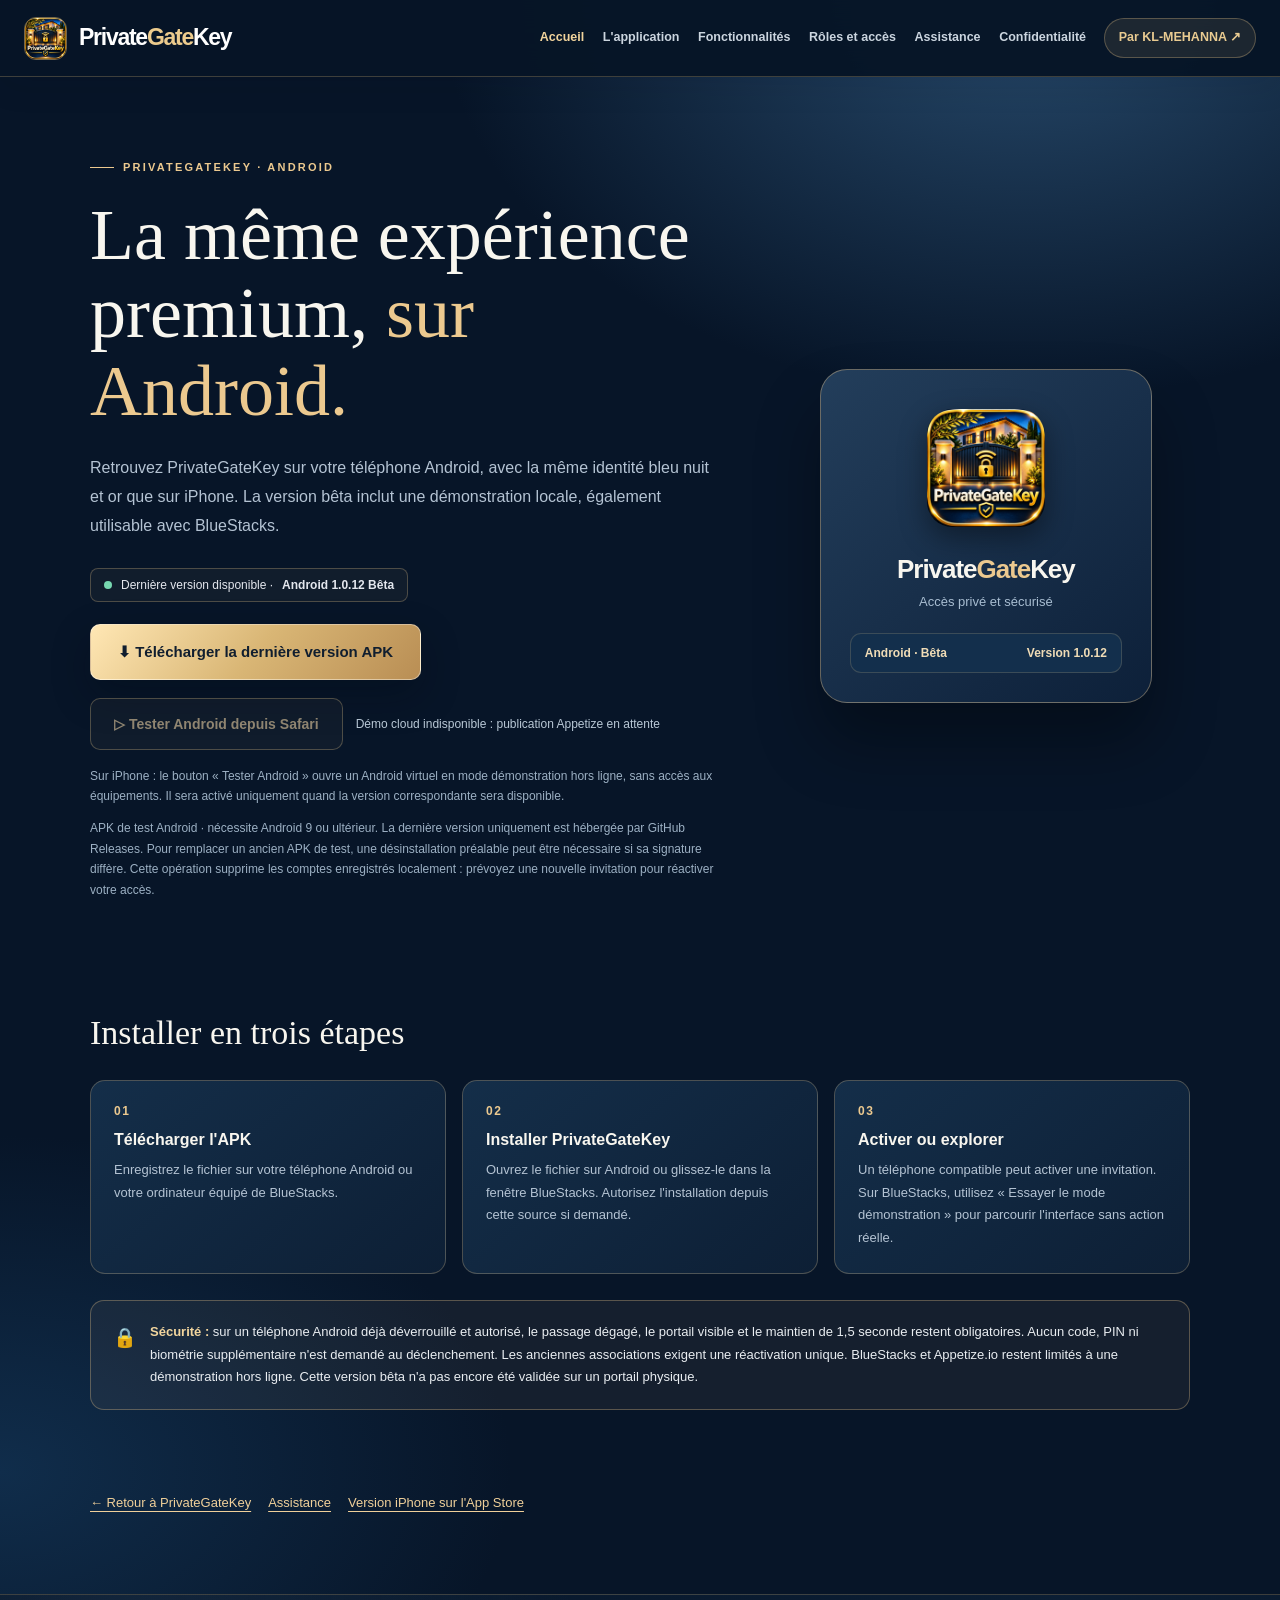
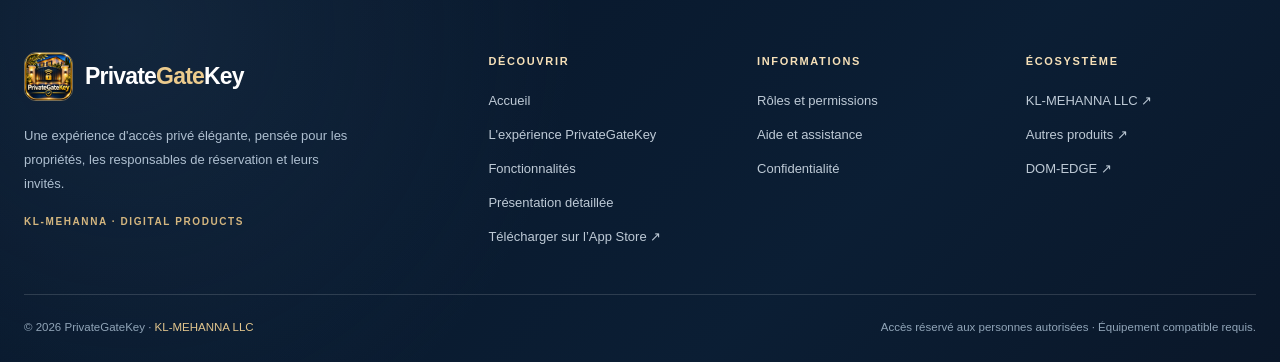
==== android/index.html @ e8bdafbf "Android: publish 1.0.12 as latest APK" ====
<!doctype html>
<html lang="fr">
<head>
<meta charset="utf-8">
<meta name="viewport" content="width=device-width,initial-scale=1">
<meta name="theme-color" content="#071528">
<meta name="description" content="PrivateGateKey pour Android : téléchargez la dernière version APK de test, avec une démonstration sécurisée sur BlueStacks.">
<meta name="robots" content="index,follow">
<link rel="canonical" href="https://privategatekey.com/android/">
<link rel="icon" href="/privategatekey-icon.png" type="image/png">
<link rel="stylesheet" href="/assets/css/site-shell.css">
<title>Android · Télécharger PrivateGateKey | Version bêta officielle</title>
<style>
:root{--bg:#071528;--ink:#f8f6ef;--gold:#ecc98f;--line:rgba(238,204,146,.27);--muted:#b4c3d3;--panel:#102840}
*{box-sizing:border-box}
html{scroll-behavior:smooth}
body{margin:0;background:radial-gradient(ellipse 730px 500px at 80% 0%,#274a6c 0%,transparent 80%),radial-gradient(ellipse 640px 420px at 0% 75%,#102d4b,transparent 80%),var(--bg);color:var(--ink);font-family:Inter,-apple-system,BlinkMacSystemFont,"Segoe UI",Arial,sans-serif}
a{color:inherit;text-decoration:none}
a:focus-visible,button:focus-visible{outline:3px solid #eec990;outline-offset:3px}
.container{width:min(calc(100% - 48px),1100px);margin:auto}
.hero{padding:84px 0 56px;display:grid;grid-template-columns:minmax(0,1.1fr) minmax(270px,.72fr);align-items:center;gap:68px}
.eyebrow{font-size:11px;letter-spacing:.20em;font-weight:800;color:var(--gold);text-transform:uppercase;display:flex;align-items:center;gap:9px}
.eyebrow:before{content:"";width:24px;height:1px;background:var(--gold)}
h1{font-family:Georgia,serif;font-weight:400;font-size:clamp(44px,6vw,72px);line-height:1.08;margin:24px 0}
h1 em{font-weight:400;font-style:normal;color:var(--gold)}
.lead{max-width:650px;font-size:16px;line-height:1.8;color:var(--muted);margin:0 0 27px}
.version{display:inline-flex;align-items:center;gap:9px;color:#e4e7ee;font-size:12px;border:1px solid var(--line);padding:9px 13px;border-radius:8px;background:#e0bd800c}
.version i{width:8px;height:8px;background:#76d7b0;border-radius:50%}
.download{display:inline-flex;align-items:center;justify-content:center;text-align:center;gap:12px;background:linear-gradient(130deg,#ffe7b4,#d9b675,#b98e54);color:#101e2f;font-weight:800;font-size:15px;border:1px solid #fff6;padding:18px 27px;border-radius:10px;box-shadow:0 15px 38px #02091350;margin:22px 0 8px}
.download:hover{filter:brightness(1.06);transform:translateY(-1px)}
.demo-actions{display:flex;align-items:center;flex-wrap:wrap;gap:13px;margin:10px 0 16px}
.demo-link{display:inline-flex;align-items:center;justify-content:center;gap:10px;padding:15px 23px;border:1px solid #e9ca8c89;background:#f1d59d12;color:#ffe1ad;border-radius:10px;font-size:14px;font-weight:750;min-height:52px;transition:background .15s ease}
.demo-link[href]:hover{background:#e6c88e2b;transform:translateY(-1px)}
.demo-link:not([href]){opacity:.55;cursor:not-allowed}
.demo-status{color:#b9c8d6;font-size:12px;line-height:1.5}

.small{font-size:12px;line-height:1.7;color:#9cb0c3}
.art{justify-self:center;width:min(100%,332px);border-radius:27px;padding:29px;background:linear-gradient(140deg,#233e5b,#0d2039);border:1px solid #d7b98a70;box-shadow:0 40px 65px #0005}
.art img{display:block;width:118px;height:118px;border-radius:25px;margin:10px auto 27px;box-shadow:0 10px 28px #0006}
.art .appname{text-align:center;font-size:26px;font-weight:750;letter-spacing:-.04em}.art .appname span{color:var(--gold)}
.art .caption{text-align:center;color:#a8bdd1;font-size:13px;margin:9px 0 24px}
.art .bar{display:flex;justify-content:space-between;align-items:center;background:#132f4c;border:1px solid #e5c58c31;border-radius:11px;padding:12px 14px;color:#f0dcb6;font-size:12px;font-weight:650}
.section{padding:40px 0 85px}
h2{font-family:Georgia,serif;font-size:34px;font-weight:400;margin:6px 0 28px}
.steps{display:grid;grid-template-columns:repeat(3,minmax(0,1fr));gap:16px}
.step{border:1px solid var(--line);border-radius:15px;padding:23px;background:linear-gradient(140deg,#142e49,#0d1f35)}
.step .num{font-size:12px;color:var(--gold);font-weight:800;letter-spacing:.14em}
.step h3{font-size:16px;font-weight:750;margin:13px 0 10px}
.step p{font-size:13px;color:var(--muted);line-height:1.75;margin:0}
.notice{margin-top:26px;display:flex;gap:13px;align-items:flex-start;padding:20px 22px;border-radius:14px;border:1px solid #e5c08655;background:#e2c39010;color:#e9edf1;font-size:13px;line-height:1.75}
.notice strong{color:#f3d69e}
.note-icon{font-size:19px}
.footer-action{padding:0 0 84px;display:flex;flex-wrap:wrap;gap:17px;align-items:center;color:var(--muted);font-size:13px}
.footer-action a{color:#f0d09a;text-decoration:underline;text-underline-offset:4px}
@media(max-width:760px){.hero{grid-template-columns:1fr;padding:48px 0 27px;gap:34px}.art{width:280px}.section{padding-bottom:55px}.steps{grid-template-columns:1fr}.container{width:min(calc(100% - 34px),1100px)}.footer-action{padding-bottom:50px}}
</style>
</head>
<body>
<!-- PGK-SHARED-HEADER:START -->
<header class="pgk-shell-header">
  <div class="pgk-shell-container pgk-shell-header-inner">
    <a class="pgk-shell-logo" href="/" aria-label="PrivateGateKey — home"><img src="/assets/img/privategatekey-icon.png" width="43" height="43" alt=""><span>Private<span>Gate</span>Key</span></a>
    <nav class="pgk-shell-nav" id="pgk-shell-navigation" aria-label="PrivateGateKey" data-open="0">
      <a data-shell-link="home" href="/"><span class="pgk-shell-fr">Accueil</span><span class="pgk-shell-en">Home</span></a>
      <a data-shell-link="experience" href="/#screenshots"><span class="pgk-shell-fr">L'application</span><span class="pgk-shell-en">Experience</span></a>
      <a data-shell-link="features" href="/#features"><span class="pgk-shell-fr">Fonctionnalités</span><span class="pgk-shell-en">Features</span></a>
      <a data-shell-link="roles" href="/products/privategatekey/#roles"><span class="pgk-shell-fr">Rôles et accès</span><span class="pgk-shell-en">Access roles</span></a>
      <a data-shell-link="support" href="/support.html"><span class="pgk-shell-fr">Assistance</span><span class="pgk-shell-en">Support</span></a>
      <a data-shell-link="privacy" href="/privacy.html"><span class="pgk-shell-fr">Confidentialité</span><span class="pgk-shell-en">Privacy</span></a>
      <a class="pgk-shell-company" href="https://kl-mehanna.com/" target="_blank" rel="noopener noreferrer"><span class="pgk-shell-fr">Par KL-MEHANNA ↗</span><span class="pgk-shell-en">By KL-MEHANNA ↗</span></a>
    </nav>
    <button class="pgk-shell-menu" type="button" aria-controls="pgk-shell-navigation" aria-expanded="false" aria-label="Open navigation menu">
      <svg viewBox="0 0 24 24" width="22" height="22" fill="none" stroke="currentColor" stroke-width="1.8" stroke-linecap="round" aria-hidden="true"><path d="M4 7h16M4 12h16M4 17h16"/></svg>
    </button>
  </div>
</header>
<!-- PGK-SHARED-HEADER:END -->
<main>
<section class="hero container">
  <div>
    <div class="eyebrow">PrivateGateKey · Android</div>
    <h1>La même expérience premium, <em>sur Android.</em></h1>
    <p class="lead">Retrouvez PrivateGateKey sur votre téléphone Android, avec la même identité bleu nuit et or que sur iPhone. La version bêta inclut une démonstration locale, également utilisable avec BlueStacks.</p>
    <div class="version"><i aria-hidden="true"></i> Dernière version disponible · <strong>Android 1.0.12 bêta</strong></div>
    <div><a class="download" href="https://github.com/zmehanna/gatekey-info/releases/download/android-latest/PrivateGateKey-Android.apk" download="PrivateGateKey-Android.apk" type="application/vnd.android.package-archive">⬇ Télécharger la dernière version APK</a></div>
    <div class="demo-actions"><a id="try-android" class="demo-link" role="button" aria-disabled="true" tabindex="-1">▷ Tester Android depuis Safari</a><span id="emulator-status" class="demo-status" role="status" aria-live="polite">Prévisualisation Android en préparation</span></div>
    <p class="small">Sur iPhone : le bouton « Tester Android » ouvre un Android virtuel en mode démonstration hors ligne, sans accès aux équipements. Il sera activé uniquement quand la version correspondante sera disponible.</p>
    <p class="small">APK de test Android · nécessite Android 9 ou ultérieur. La dernière version uniquement est hébergée par GitHub Releases. Pour remplacer un ancien APK de test, une désinstallation préalable peut être nécessaire si sa signature diffère. Cette opération supprime les comptes enregistrés localement : prévoyez une nouvelle invitation pour réactiver votre accès.</p>
  </div>
  <div class="art" aria-label="PrivateGateKey pour Android">
    <img src="/privategatekey-icon.png" alt="Icône PrivateGateKey">
    <div class="appname">Private<span>Gate</span>Key</div>
    <div class="caption">Accès privé et sécurisé</div>
    <div class="bar"><span>Android · Bêta</span><span>Version 1.0.12</span></div>
  </div>
</section>
<section class="section container">
  <h2>Installer en trois étapes</h2>
  <div class="steps">
    <article class="step"><div class="num">01</div><h3>Télécharger l'APK</h3><p>Enregistrez le fichier sur votre téléphone Android ou votre ordinateur équipé de BlueStacks.</p></article>
    <article class="step"><div class="num">02</div><h3>Installer PrivateGateKey</h3><p>Ouvrez le fichier sur Android ou glissez-le dans la fenêtre BlueStacks. Autorisez l'installation depuis cette source si demandé.</p></article>
    <article class="step"><div class="num">03</div><h3>Activer ou explorer</h3><p>Un téléphone compatible peut activer une invitation. Sur BlueStacks, utilisez « Essayer le mode démonstration » pour parcourir l'interface sans action réelle.</p></article>
  </div>
  <div class="notice"><span class="note-icon" aria-hidden="true">🔒</span><span><strong>Sécurité :</strong> sur un téléphone Android déjà déverrouillé et autorisé, le passage dégagé, le portail visible et le maintien de 1,5 seconde restent obligatoires. Aucun code, PIN ni biométrie supplémentaire n'est demandé au déclenchement. Les anciennes associations exigent une réactivation unique. BlueStacks et Appetize.io restent limités à une démonstration hors ligne. Cette version bêta n'a pas encore été validée sur un portail physique.</span></div>
</section>
<section class="footer-action container"><a href="/">← Retour à PrivateGateKey</a><a href="/support.html">Assistance</a><a href="https://apps.apple.com/fr/app/privategatekey/id6835128588" target="_blank" rel="noopener noreferrer">Version iPhone sur l'App Store</a></section>
</main>
<!-- PGK-SHARED-FOOTER:START -->
<footer class="pgk-shell-footer">
  <div class="pgk-shell-container">
    <div class="pgk-shell-footer-grid">
      <div class="pgk-shell-footer-about">
        <a class="pgk-shell-footer-brand" href="/"><img src="/assets/img/privategatekey-icon.png" width="49" height="49" loading="lazy" alt=""><strong>Private<span>Gate</span>Key</strong></a>
        <p><span class="pgk-shell-fr">Une expérience d'accès privé élégante, pensée pour les propriétés, les responsables de réservation et leurs invités.</span><span class="pgk-shell-en">Elegant private access technology for properties, booking managers and invited guests.</span></p>
        <span class="pgk-shell-footer-tag">KL-MEHANNA · DIGITAL PRODUCTS</span>
      </div>
      <div class="pgk-shell-footer-column">
        <h2><span class="pgk-shell-fr">Découvrir</span><span class="pgk-shell-en">Discover</span></h2>
        <a href="/"><span class="pgk-shell-fr">Accueil</span><span class="pgk-shell-en">Home</span></a>
        <a href="/#screenshots"><span class="pgk-shell-fr">L'expérience PrivateGateKey</span><span class="pgk-shell-en">PrivateGateKey experience</span></a>
        <a href="/#features"><span class="pgk-shell-fr">Fonctionnalités</span><span class="pgk-shell-en">Features</span></a>
        <a href="/products/privategatekey/"><span class="pgk-shell-fr">Présentation détaillée</span><span class="pgk-shell-en">Product overview</span></a>
        <a href="https://apps.apple.com/fr/app/privategatekey/id6835128588" target="_blank" rel="noopener noreferrer" aria-label="PrivateGateKey sur l'App Store"><span class="pgk-shell-fr">Télécharger sur l’App Store ↗</span><span class="pgk-shell-en">Download on the App Store ↗</span></a>
      </div>
      <div class="pgk-shell-footer-column">
        <h2><span class="pgk-shell-fr">Informations</span><span class="pgk-shell-en">Information</span></h2>
        <a href="/products/privategatekey/#roles"><span class="pgk-shell-fr">Rôles et permissions</span><span class="pgk-shell-en">Access roles</span></a>
        <a href="/support.html"><span class="pgk-shell-fr">Aide et assistance</span><span class="pgk-shell-en">Help and support</span></a>
        <a href="/privacy.html"><span class="pgk-shell-fr">Confidentialité</span><span class="pgk-shell-en">Privacy policy</span></a>
      </div>
      <div class="pgk-shell-footer-column">
        <h2><span class="pgk-shell-fr">Écosystème</span><span class="pgk-shell-en">Ecosystem</span></h2>
        <a href="https://kl-mehanna.com/" target="_blank" rel="noopener noreferrer">KL-MEHANNA LLC ↗</a>
        <a href="https://kl-mehanna.com/#products" target="_blank" rel="noopener noreferrer"><span class="pgk-shell-fr">Autres produits ↗</span><span class="pgk-shell-en">Other products ↗</span></a>
        <a href="https://dom-edge.com/" target="_blank" rel="noopener noreferrer">DOM-EDGE ↗</a>
      </div>
    </div>
    <div class="pgk-shell-footer-bottom">
      <span>© <span id="year">2026</span> PrivateGateKey · <a href="https://kl-mehanna.com/" target="_blank" rel="noopener noreferrer">KL-MEHANNA LLC</a></span>
      <span><span class="pgk-shell-fr">Accès réservé aux personnes autorisées · Équipement compatible requis.</span><span class="pgk-shell-en">Authorized access only · Compatible connected device required.</span></span>
    </div>
  </div>
</footer>
<!-- PGK-SHARED-FOOTER:END -->
<script src="/assets/js/site-shell.js" defer></script>
<script src="/android/latest.js" defer></script>
</body>
</html>
---- assets/css/site-shell.css ----
/* One shared, responsive header and footer for every PrivateGateKey public page.
   Inspired by the KL-MEHANNA / DOM-EDGE product-family design. */
.pgk-shell-header,.pgk-shell-footer{box-sizing:border-box;font-family:Inter,-apple-system,BlinkMacSystemFont,"Segoe UI",Arial,sans-serif}
.pgk-shell-header *,.pgk-shell-footer *{box-sizing:border-box}
.pgk-shell-container{width:min(calc(100% - 48px),1240px);margin-inline:auto}
.pgk-shell-header{position:sticky;top:0;z-index:1000;color:#fff;background:rgba(7,21,39,.97);border-bottom:1px solid rgba(223,187,119,.26);box-shadow:0 10px 32px rgba(5,17,31,.08);backdrop-filter:blur(18px);-webkit-backdrop-filter:blur(18px)}
.pgk-shell-header-inner{display:flex;align-items:center;min-height:76px;gap:24px}
.pgk-shell-logo{display:inline-flex;flex:0 0 auto;align-items:center;gap:12px;text-decoration:none!important;color:#fff!important;white-space:nowrap;font-size:23px;line-height:1.1;font-weight:800;letter-spacing:-.055em}
.pgk-shell-logo img,.pgk-shell-footer-brand img{display:block;flex:0 0 auto;border:1px solid rgba(225,185,114,.5);border-radius:12px;object-fit:cover}
.pgk-shell-logo>span>span,.pgk-shell-footer-brand strong>span{color:#eccb8d}
.pgk-shell-nav{display:flex;align-items:center;justify-content:flex-end;gap:clamp(10px,1.3vw,21px);margin-left:auto;min-width:0;flex-wrap:nowrap}
.pgk-shell-nav>a{display:inline-flex;align-items:center;white-space:nowrap;font-size:12.5px;font-weight:650;line-height:1.4;text-decoration:none!important;color:#cbd5df!important;padding:11px 1px;border-radius:8px;transition:color .15s}
.pgk-shell-nav>a:hover,.pgk-shell-nav>a[aria-current="page"]{color:#f1d49c!important}
.pgk-shell-nav>.pgk-shell-company{border:1px solid rgba(234,198,136,.3);border-radius:999px;background:rgba(237,201,140,.095);padding:10px 14px;color:#e9cb91!important;font-weight:750}
.pgk-shell-nav>.pgk-shell-company:hover{border-color:rgba(234,198,136,.7);background:rgba(237,201,140,.18)}
.pgk-shell-menu{display:none;align-items:center;justify-content:center;margin-left:auto;border:1px solid rgba(236,203,145,.45);border-radius:11px;background:#192b41;color:#edd098;min-width:44px;min-height:42px;cursor:pointer}
.pgk-shell-header a:focus-visible,.pgk-shell-header button:focus-visible,.pgk-shell-footer a:focus-visible{outline:3px solid #f3dba5;outline-offset:4px}
html[lang="fr"] .pgk-shell-en{display:none!important}
html[lang="en"] .pgk-shell-fr{display:none!important}
html:not([lang="fr"]):not([lang="en"]) .pgk-shell-fr{display:none!important}
.pgk-shell-footer{color:#d7e0ea;background:radial-gradient(circle at 10% 10%,rgba(39,67,95,.35),transparent 37%),linear-gradient(135deg,#071528,#0b1e34 65%,#0a1729);border-top:1px solid rgba(222,185,119,.24);padding:57px 0 25px}
.pgk-shell-footer-grid{display:grid;grid-template-columns:minmax(245px,1.85fr) repeat(3,minmax(130px,1fr));gap:clamp(22px,3vw,46px)}
.pgk-shell-footer-brand{display:inline-flex;align-items:center;gap:12px;color:#fff!important;text-decoration:none!important}
.pgk-shell-footer-brand strong{font-size:23px;line-height:1.1;letter-spacing:-.035em}
.pgk-shell-footer-about>p{max-width:330px;margin:19px 0 15px;font-size:13px;line-height:1.85;color:#aebfd0!important}
.pgk-shell-footer-tag{color:#d4b67f;font-size:10px;letter-spacing:.16em;font-weight:800}
.pgk-shell-footer-column{display:flex;flex-direction:column;align-items:flex-start;gap:13px}
.pgk-shell-footer-column h2{font-family:Inter,-apple-system,BlinkMacSystemFont,"Segoe UI",Arial,sans-serif!important;color:#f6e0b8!important;font-size:11px!important;font-weight:800!important;letter-spacing:.15em!important;line-height:1.2!important;text-transform:uppercase;margin:3px 0 10px!important}
.pgk-shell-footer-column a{display:inline-block;text-decoration:none!important;color:#becad6!important;font-size:13px!important;line-height:1.6}
.pgk-shell-footer-column a:hover{color:#f2d59d!important}
.pgk-shell-footer-bottom{display:flex;align-items:center;justify-content:space-between;gap:18px;padding-top:23px;margin-top:47px;border-top:1px solid rgba(255,255,255,.14);font-size:11.5px;line-height:1.6;color:#91a5b8}
.pgk-shell-footer-bottom a{color:#e1c58d!important;text-decoration:none!important}
@media(max-width:1160px){.pgk-shell-nav{gap:11px}.pgk-shell-nav>a{font-size:12px}.pgk-shell-logo{font-size:20px}}
@media(max-width:1040px){.pgk-shell-menu{display:inline-flex}.pgk-shell-nav{display:none;position:absolute;top:100%;left:0;right:0;z-index:10;margin:0;padding:19px max(24px,calc((100vw - 1240px)/2)) 24px;background:#0c2038;border-top:1px solid rgba(234,198,136,.12);border-bottom:1px solid rgba(234,198,136,.35);box-shadow:0 20px 35px rgba(4,13,27,.35);flex-direction:column;align-items:stretch;gap:4px}.pgk-shell-nav[data-open="1"]{display:flex}.pgk-shell-nav>a{font-size:15px;line-height:1.6;padding:11px 12px;white-space:normal}.pgk-shell-nav>a:hover,.pgk-shell-nav>a[aria-current="page"]{background:rgba(234,198,136,.085)}.pgk-shell-nav>.pgk-shell-company{margin-top:10px;align-self:flex-start;padding:11px 15px}.pgk-shell-header-inner{min-height:70px}.pgk-shell-footer-grid{grid-template-columns:repeat(3,minmax(0,1fr));gap:36px}.pgk-shell-footer-about{grid-column:1/-1}.pgk-shell-footer-about>p{max-width:550px;margin:12px 0}}
@media(max-width:600px){.pgk-shell-container{width:calc(100% - 36px)}.pgk-shell-header-inner{min-height:68px}.pgk-shell-logo{font-size:21px;gap:10px}.pgk-shell-logo img{width:39px;height:39px}.pgk-shell-nav{padding-inline:18px}.pgk-shell-footer{padding:41px 0 23px}.pgk-shell-footer-grid{grid-template-columns:1fr 1fr;gap:29px 20px}.pgk-shell-footer-about{grid-column:1/-1}.pgk-shell-footer-column h2{margin-bottom:4px!important}.pgk-shell-footer-bottom{flex-direction:column;align-items:flex-start;gap:8px;margin-top:35px}.pgk-shell-footer-column a{font-size:12px!important}}
@media(max-width:350px){.pgk-shell-footer-grid{grid-template-columns:1fr}}
@media(prefers-reduced-motion:reduce){.pgk-shell-nav>a{transition:none}}
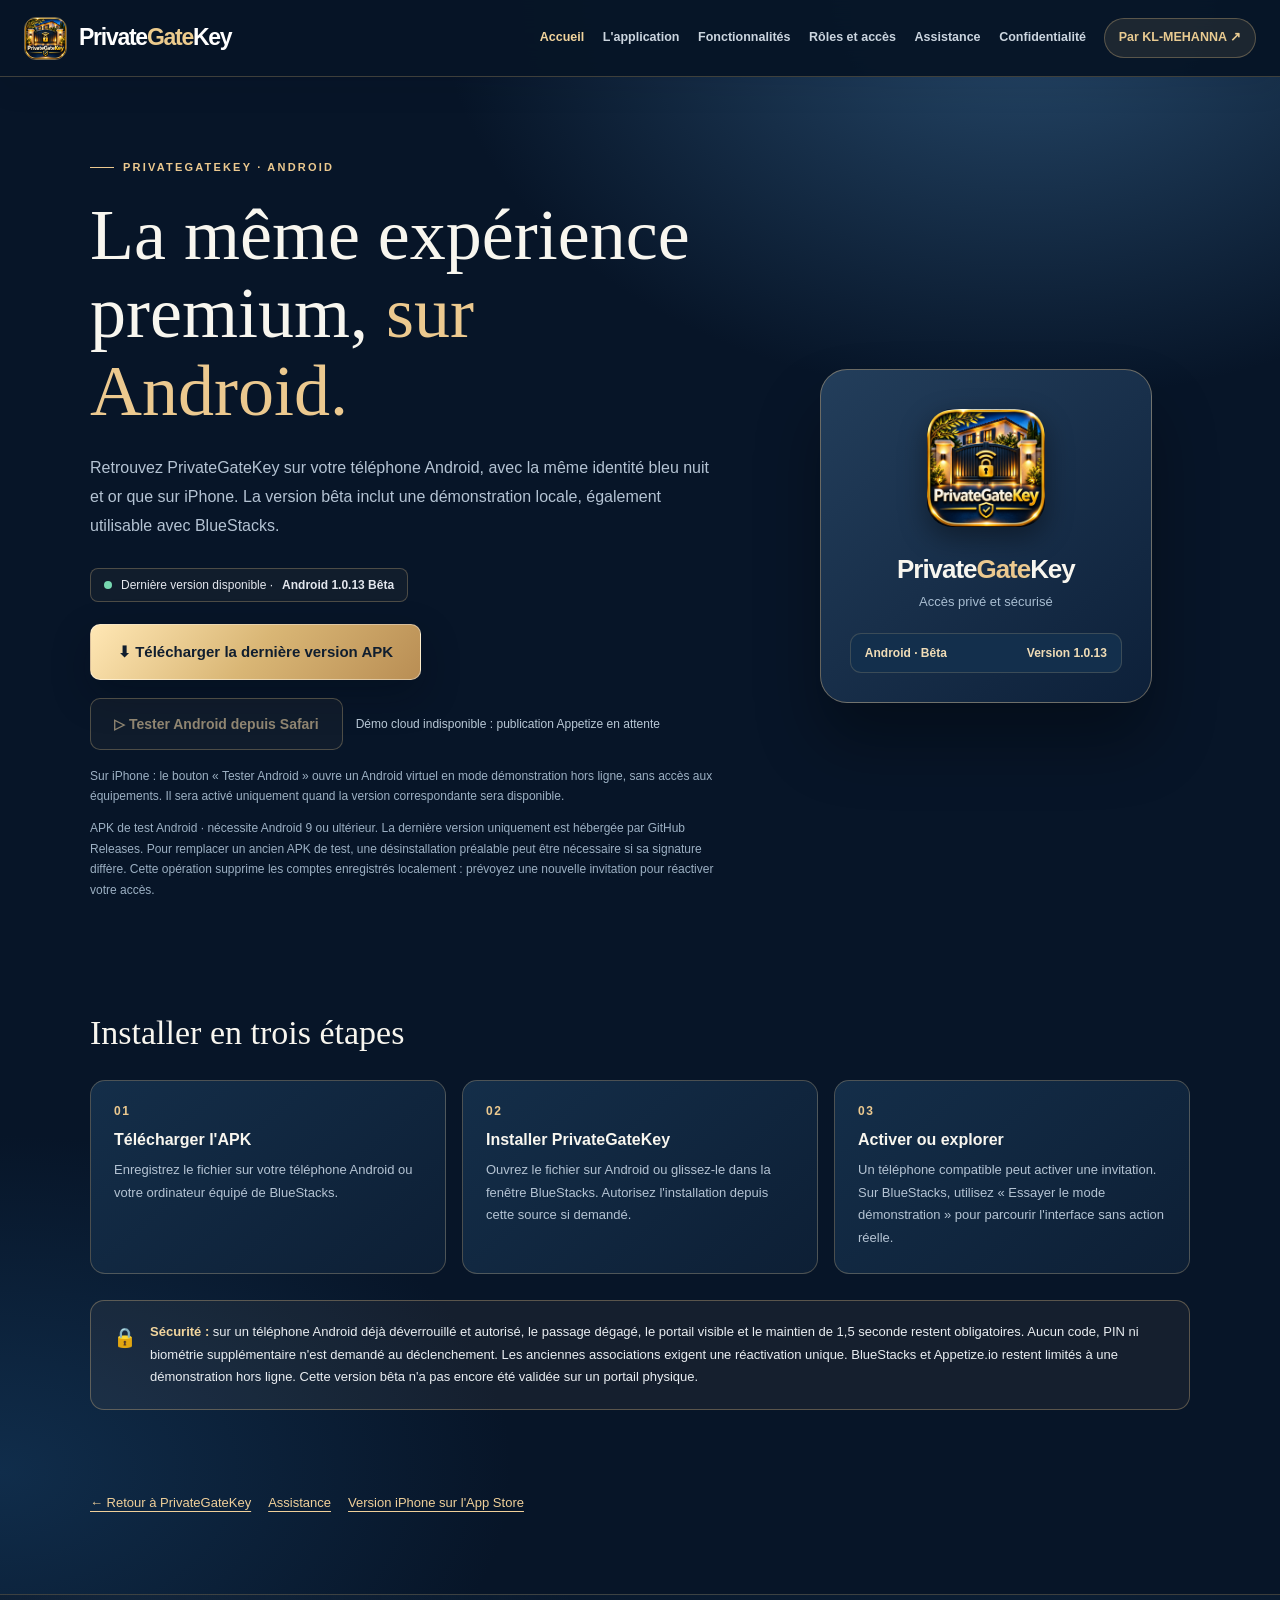
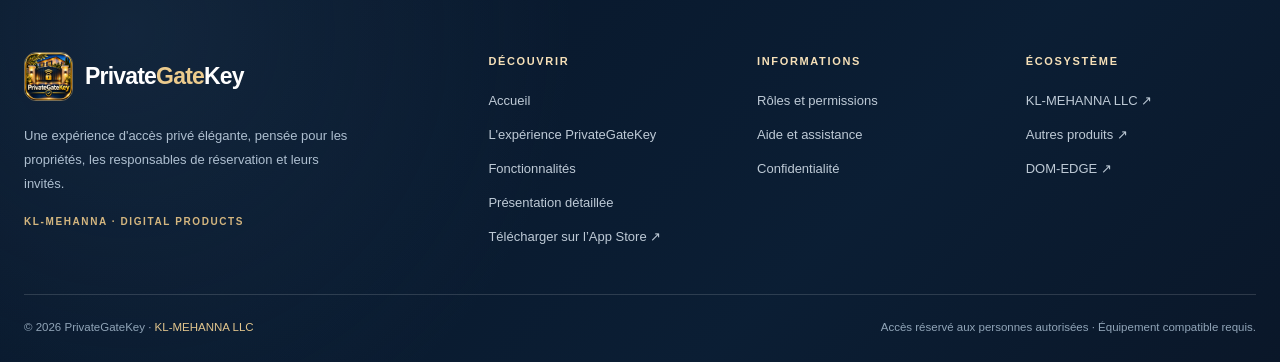
==== commit 9897f35d: "Android: publish 1.0.13 as latest APK" ====
--- a/android/index.html
+++ b/android/index.html
@@ -81,7 +81,7 @@
     <div class="eyebrow">PrivateGateKey · Android</div>
     <h1>La même expérience premium, <em>sur Android.</em></h1>
     <p class="lead">Retrouvez PrivateGateKey sur votre téléphone Android, avec la même identité bleu nuit et or que sur iPhone. La version bêta inclut une démonstration locale, également utilisable avec BlueStacks.</p>
-    <div class="version"><i aria-hidden="true"></i> Dernière version disponible · <strong>Android 1.0.12 bêta</strong></div>
+    <div class="version"><i aria-hidden="true"></i> Dernière version disponible · <strong>Android 1.0.13 bêta</strong></div>
     <div><a class="download" href="https://github.com/zmehanna/gatekey-info/releases/download/android-latest/PrivateGateKey-Android.apk" download="PrivateGateKey-Android.apk" type="application/vnd.android.package-archive">⬇ Télécharger la dernière version APK</a></div>
     <div class="demo-actions"><a id="try-android" class="demo-link" role="button" aria-disabled="true" tabindex="-1">▷ Tester Android depuis Safari</a><span id="emulator-status" class="demo-status" role="status" aria-live="polite">Prévisualisation Android en préparation</span></div>
     <p class="small">Sur iPhone : le bouton « Tester Android » ouvre un Android virtuel en mode démonstration hors ligne, sans accès aux équipements. Il sera activé uniquement quand la version correspondante sera disponible.</p>
@@ -91,7 +91,7 @@
     <img src="/privategatekey-icon.png" alt="Icône PrivateGateKey">
     <div class="appname">Private<span>Gate</span>Key</div>
     <div class="caption">Accès privé et sécurisé</div>
-    <div class="bar"><span>Android · Bêta</span><span>Version 1.0.12</span></div>
+    <div class="bar"><span>Android · Bêta</span><span>Version 1.0.13</span></div>
   </div>
 </section>
 <section class="section container">
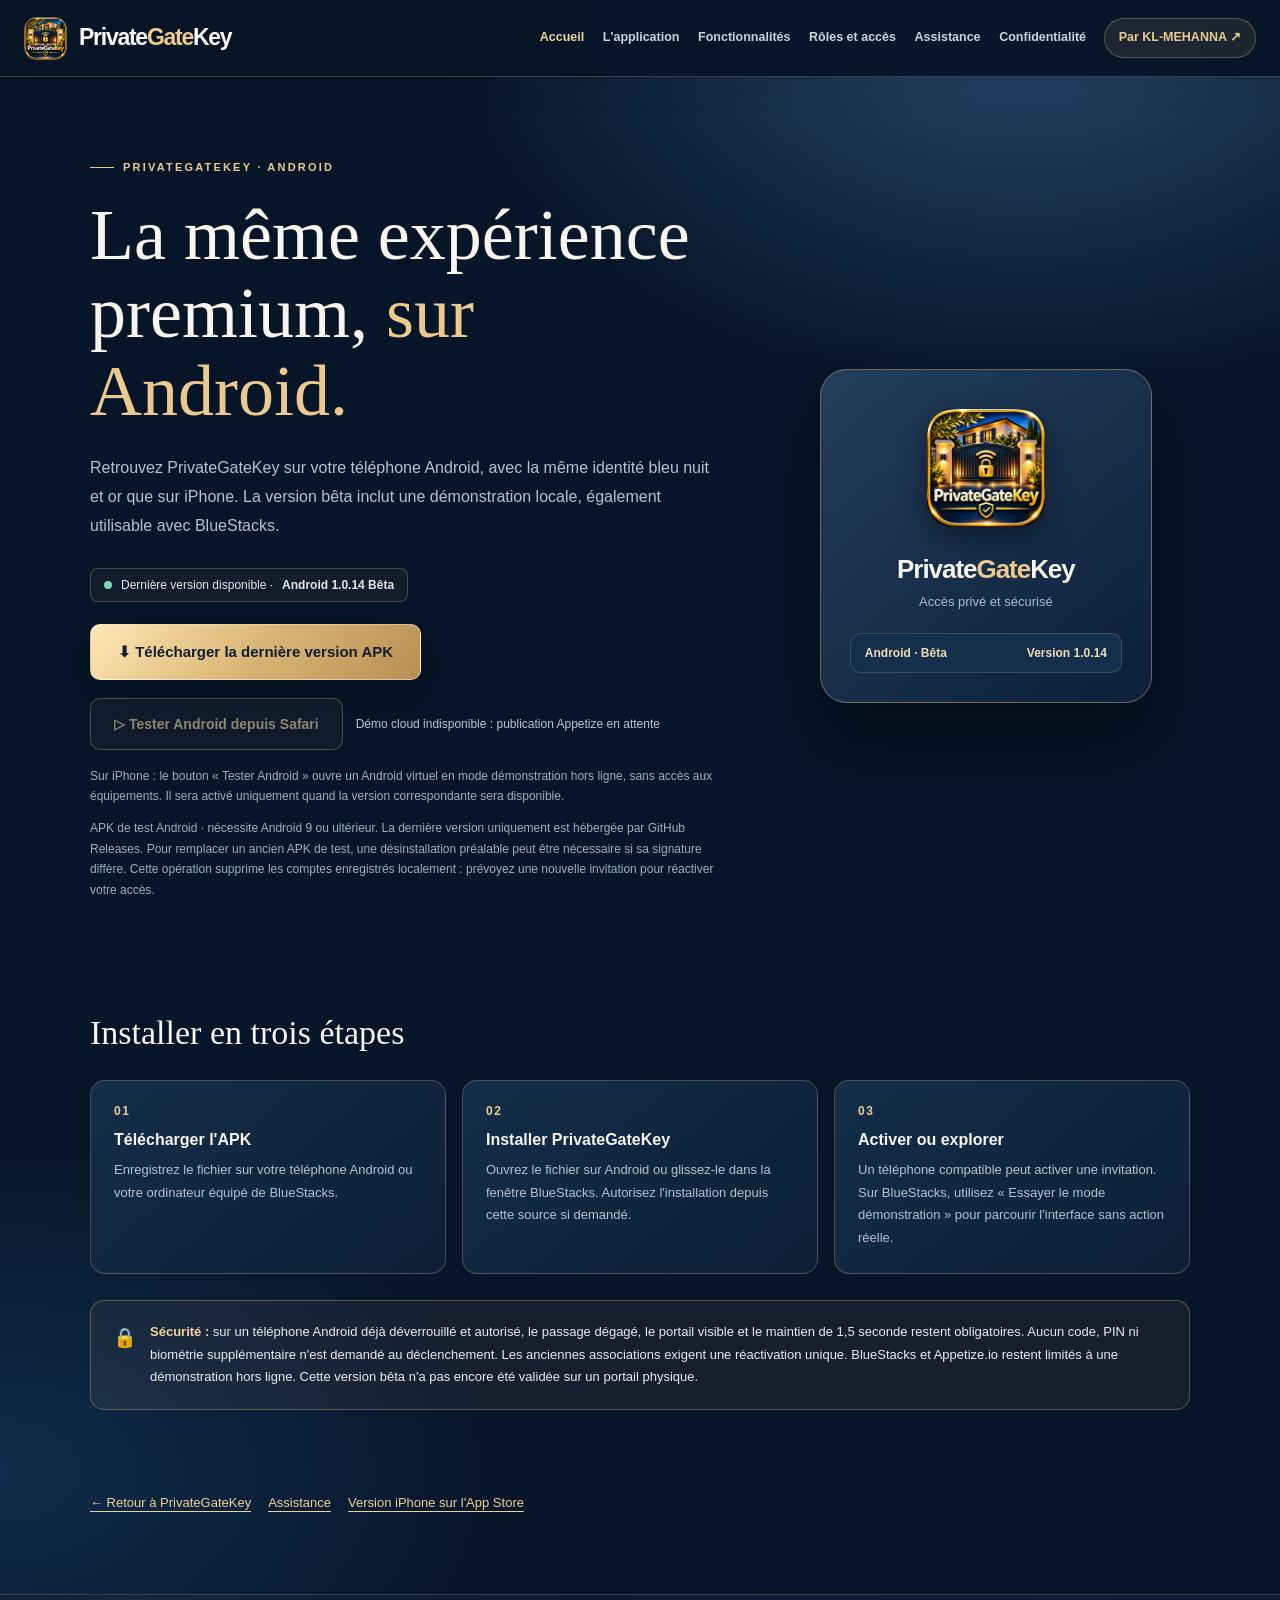
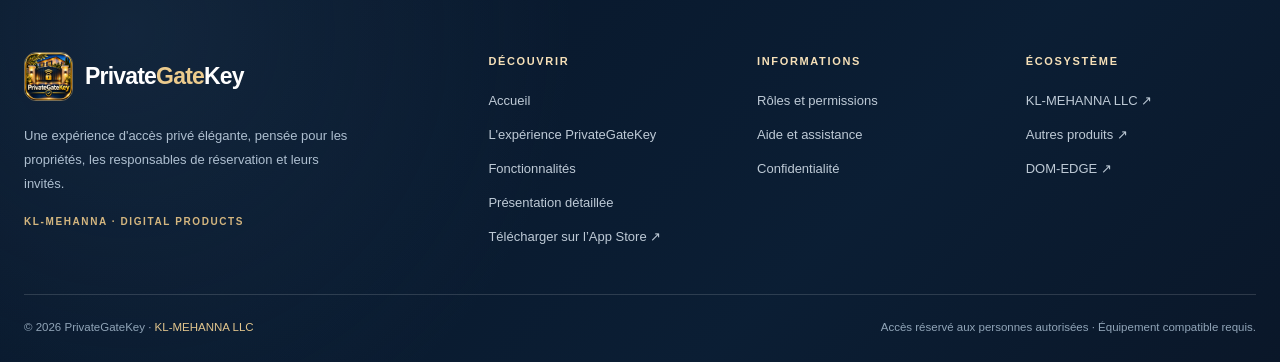
==== commit 51efda7a: "Android: publish 1.0.14 as latest APK" ====
--- a/android/index.html
+++ b/android/index.html
@@ -81,7 +81,7 @@
     <div class="eyebrow">PrivateGateKey · Android</div>
     <h1>La même expérience premium, <em>sur Android.</em></h1>
     <p class="lead">Retrouvez PrivateGateKey sur votre téléphone Android, avec la même identité bleu nuit et or que sur iPhone. La version bêta inclut une démonstration locale, également utilisable avec BlueStacks.</p>
-    <div class="version"><i aria-hidden="true"></i> Dernière version disponible · <strong>Android 1.0.13 bêta</strong></div>
+    <div class="version"><i aria-hidden="true"></i> Dernière version disponible · <strong>Android 1.0.14 bêta</strong></div>
     <div><a class="download" href="https://github.com/zmehanna/gatekey-info/releases/download/android-latest/PrivateGateKey-Android.apk" download="PrivateGateKey-Android.apk" type="application/vnd.android.package-archive">⬇ Télécharger la dernière version APK</a></div>
     <div class="demo-actions"><a id="try-android" class="demo-link" role="button" aria-disabled="true" tabindex="-1">▷ Tester Android depuis Safari</a><span id="emulator-status" class="demo-status" role="status" aria-live="polite">Prévisualisation Android en préparation</span></div>
     <p class="small">Sur iPhone : le bouton « Tester Android » ouvre un Android virtuel en mode démonstration hors ligne, sans accès aux équipements. Il sera activé uniquement quand la version correspondante sera disponible.</p>
@@ -91,7 +91,7 @@
     <img src="/privategatekey-icon.png" alt="Icône PrivateGateKey">
     <div class="appname">Private<span>Gate</span>Key</div>
     <div class="caption">Accès privé et sécurisé</div>
-    <div class="bar"><span>Android · Bêta</span><span>Version 1.0.13</span></div>
+    <div class="bar"><span>Android · Bêta</span><span>Version 1.0.14</span></div>
   </div>
 </section>
 <section class="section container">
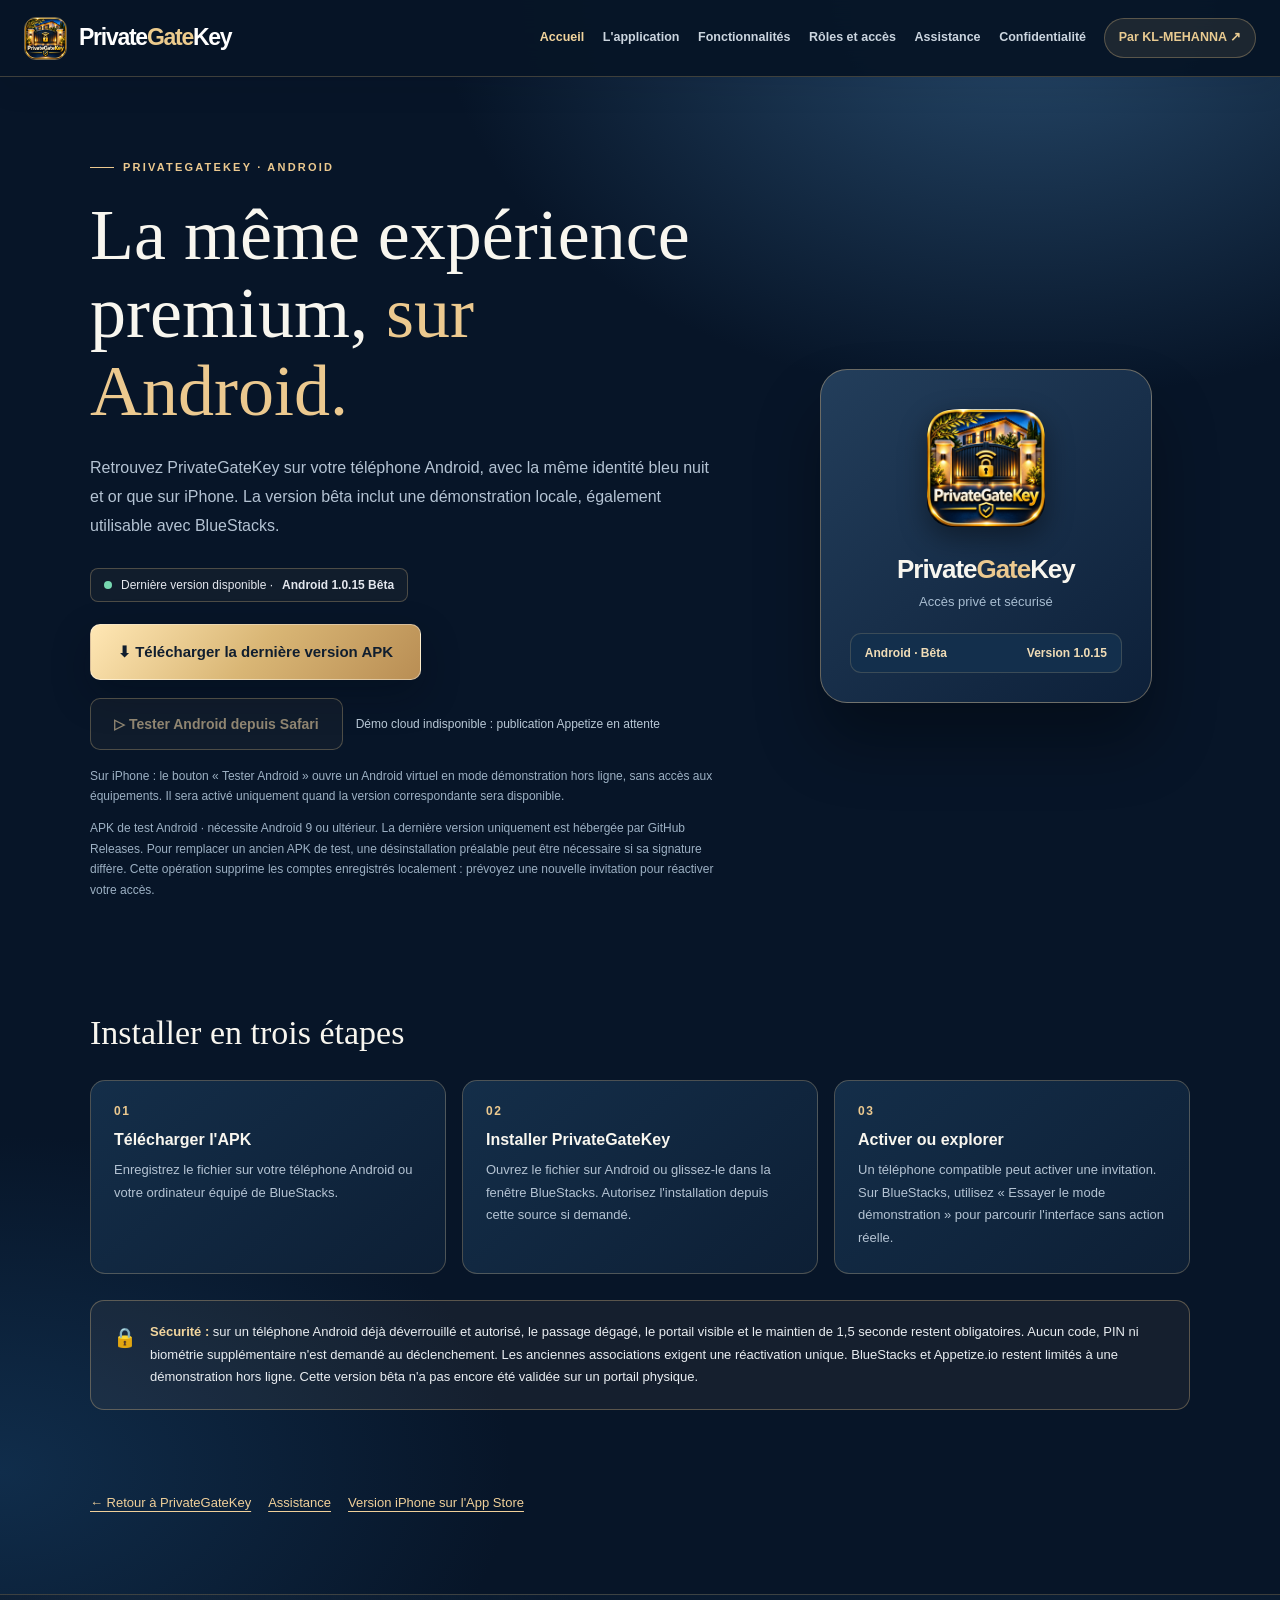
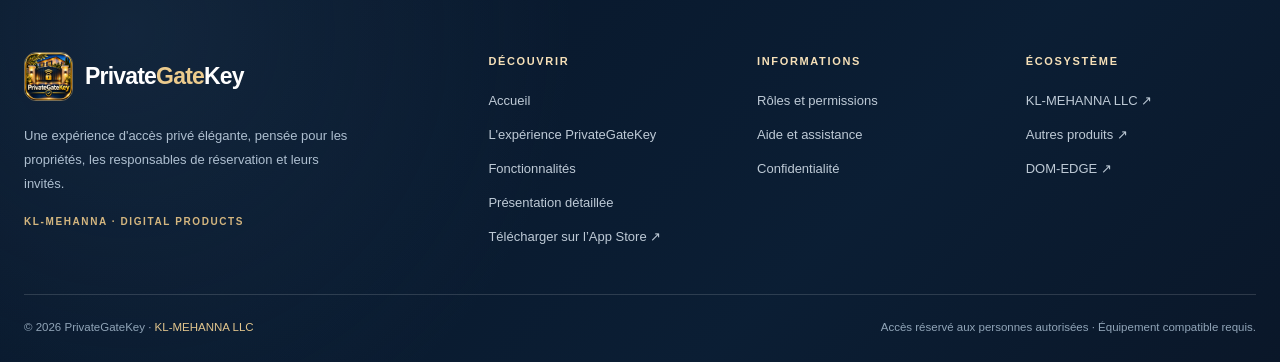
==== commit ff50f672: "Android: publish 1.0.15 as latest APK" ====
--- a/android/index.html
+++ b/android/index.html
@@ -81,7 +81,7 @@
     <div class="eyebrow">PrivateGateKey · Android</div>
     <h1>La même expérience premium, <em>sur Android.</em></h1>
     <p class="lead">Retrouvez PrivateGateKey sur votre téléphone Android, avec la même identité bleu nuit et or que sur iPhone. La version bêta inclut une démonstration locale, également utilisable avec BlueStacks.</p>
-    <div class="version"><i aria-hidden="true"></i> Dernière version disponible · <strong>Android 1.0.14 bêta</strong></div>
+    <div class="version"><i aria-hidden="true"></i> Dernière version disponible · <strong>Android 1.0.15 bêta</strong></div>
     <div><a class="download" href="https://github.com/zmehanna/gatekey-info/releases/download/android-latest/PrivateGateKey-Android.apk" download="PrivateGateKey-Android.apk" type="application/vnd.android.package-archive">⬇ Télécharger la dernière version APK</a></div>
     <div class="demo-actions"><a id="try-android" class="demo-link" role="button" aria-disabled="true" tabindex="-1">▷ Tester Android depuis Safari</a><span id="emulator-status" class="demo-status" role="status" aria-live="polite">Prévisualisation Android en préparation</span></div>
     <p class="small">Sur iPhone : le bouton « Tester Android » ouvre un Android virtuel en mode démonstration hors ligne, sans accès aux équipements. Il sera activé uniquement quand la version correspondante sera disponible.</p>
@@ -91,7 +91,7 @@
     <img src="/privategatekey-icon.png" alt="Icône PrivateGateKey">
     <div class="appname">Private<span>Gate</span>Key</div>
     <div class="caption">Accès privé et sécurisé</div>
-    <div class="bar"><span>Android · Bêta</span><span>Version 1.0.14</span></div>
+    <div class="bar"><span>Android · Bêta</span><span>Version 1.0.15</span></div>
   </div>
 </section>
 <section class="section container">
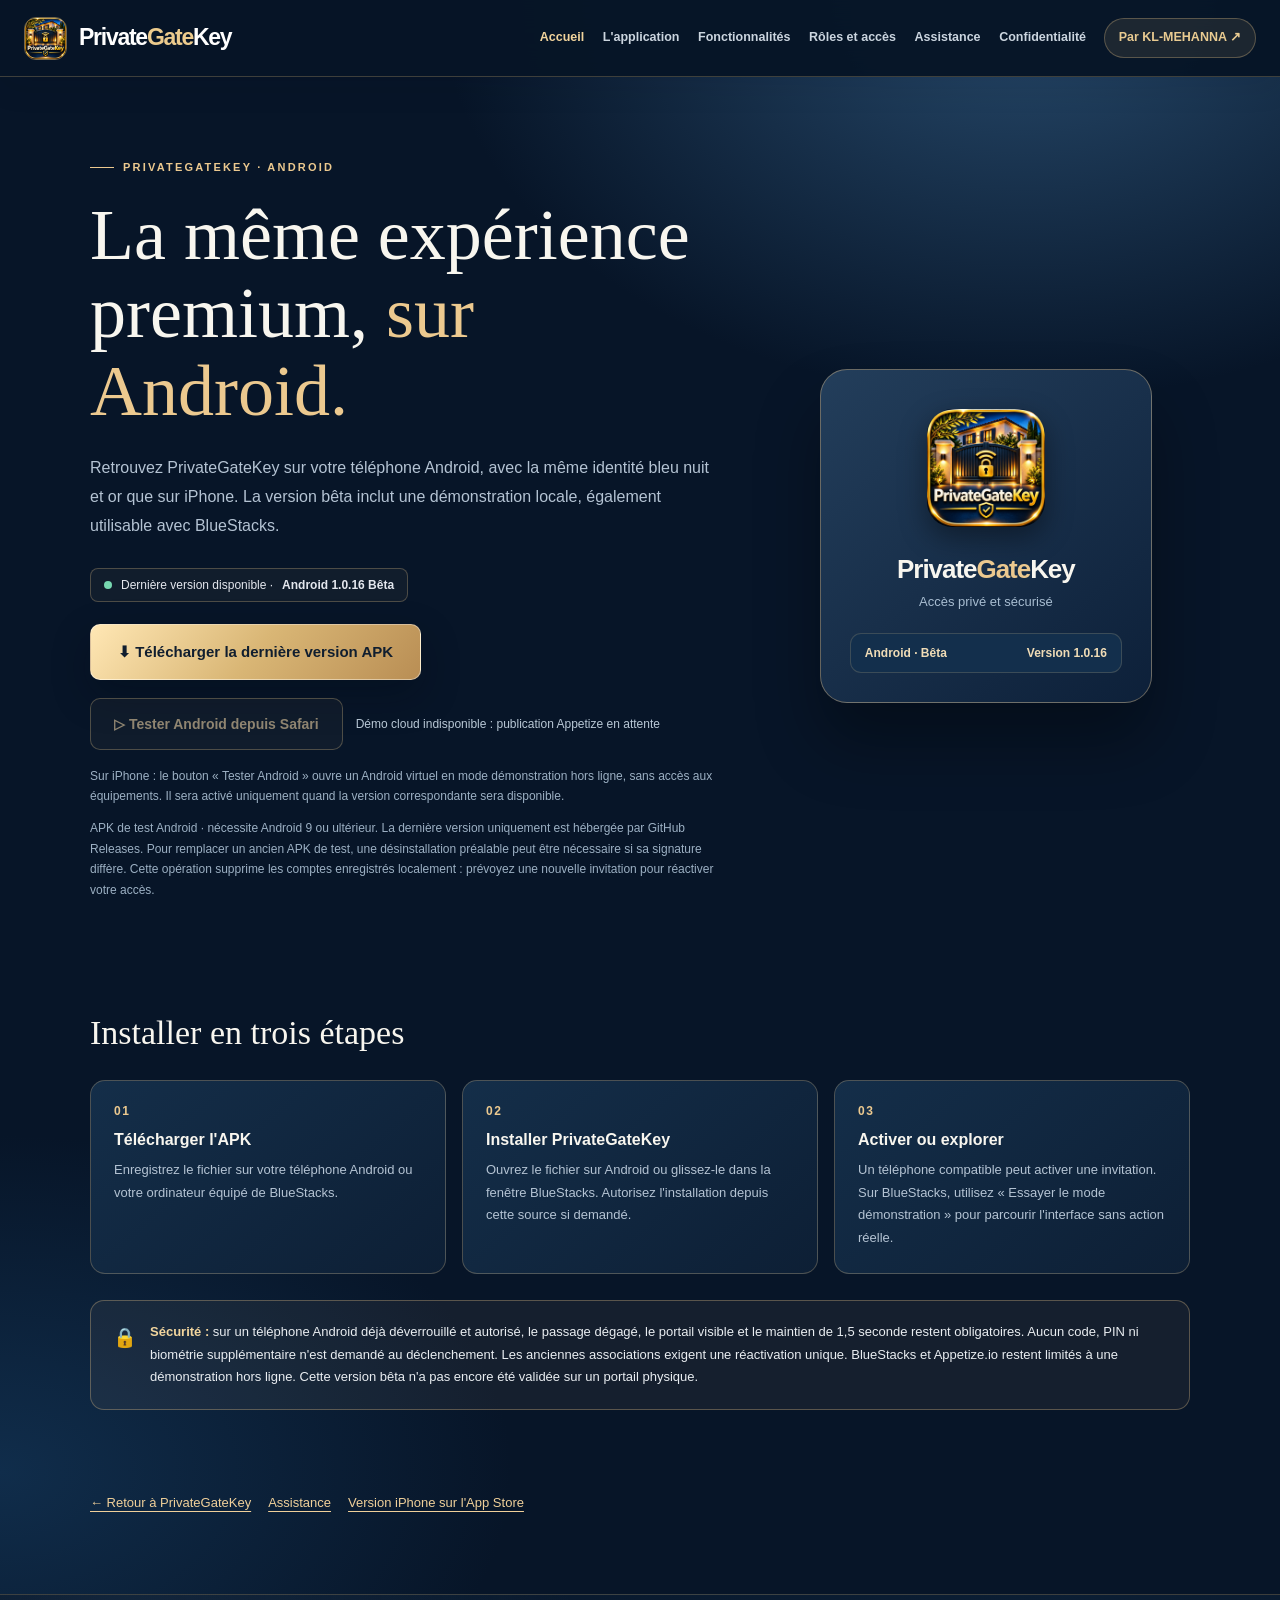
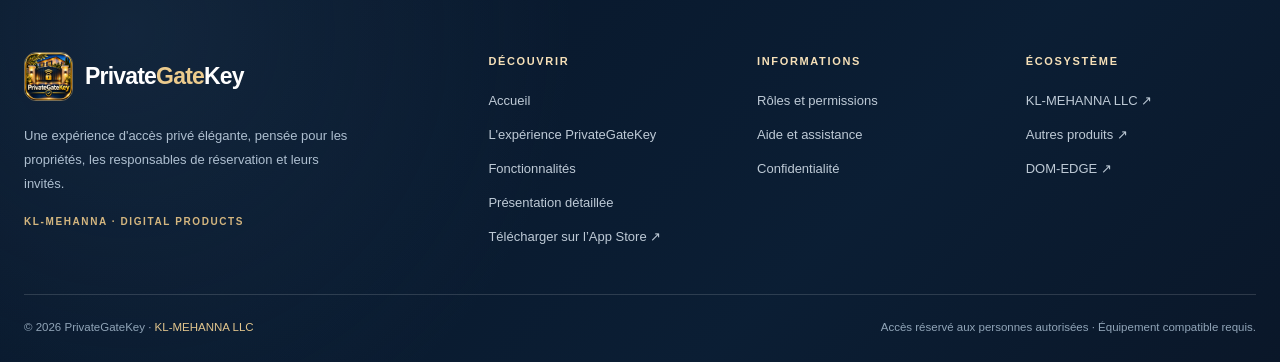
==== commit 609a2fa7: "Android: publish 1.0.16 as latest APK" ====
--- a/android/index.html
+++ b/android/index.html
@@ -81,7 +81,7 @@
     <div class="eyebrow">PrivateGateKey · Android</div>
     <h1>La même expérience premium, <em>sur Android.</em></h1>
     <p class="lead">Retrouvez PrivateGateKey sur votre téléphone Android, avec la même identité bleu nuit et or que sur iPhone. La version bêta inclut une démonstration locale, également utilisable avec BlueStacks.</p>
-    <div class="version"><i aria-hidden="true"></i> Dernière version disponible · <strong>Android 1.0.15 bêta</strong></div>
+    <div class="version"><i aria-hidden="true"></i> Dernière version disponible · <strong>Android 1.0.16 bêta</strong></div>
     <div><a class="download" href="https://github.com/zmehanna/gatekey-info/releases/download/android-latest/PrivateGateKey-Android.apk" download="PrivateGateKey-Android.apk" type="application/vnd.android.package-archive">⬇ Télécharger la dernière version APK</a></div>
     <div class="demo-actions"><a id="try-android" class="demo-link" role="button" aria-disabled="true" tabindex="-1">▷ Tester Android depuis Safari</a><span id="emulator-status" class="demo-status" role="status" aria-live="polite">Prévisualisation Android en préparation</span></div>
     <p class="small">Sur iPhone : le bouton « Tester Android » ouvre un Android virtuel en mode démonstration hors ligne, sans accès aux équipements. Il sera activé uniquement quand la version correspondante sera disponible.</p>
@@ -91,7 +91,7 @@
     <img src="/privategatekey-icon.png" alt="Icône PrivateGateKey">
     <div class="appname">Private<span>Gate</span>Key</div>
     <div class="caption">Accès privé et sécurisé</div>
-    <div class="bar"><span>Android · Bêta</span><span>Version 1.0.15</span></div>
+    <div class="bar"><span>Android · Bêta</span><span>Version 1.0.16</span></div>
   </div>
 </section>
 <section class="section container">
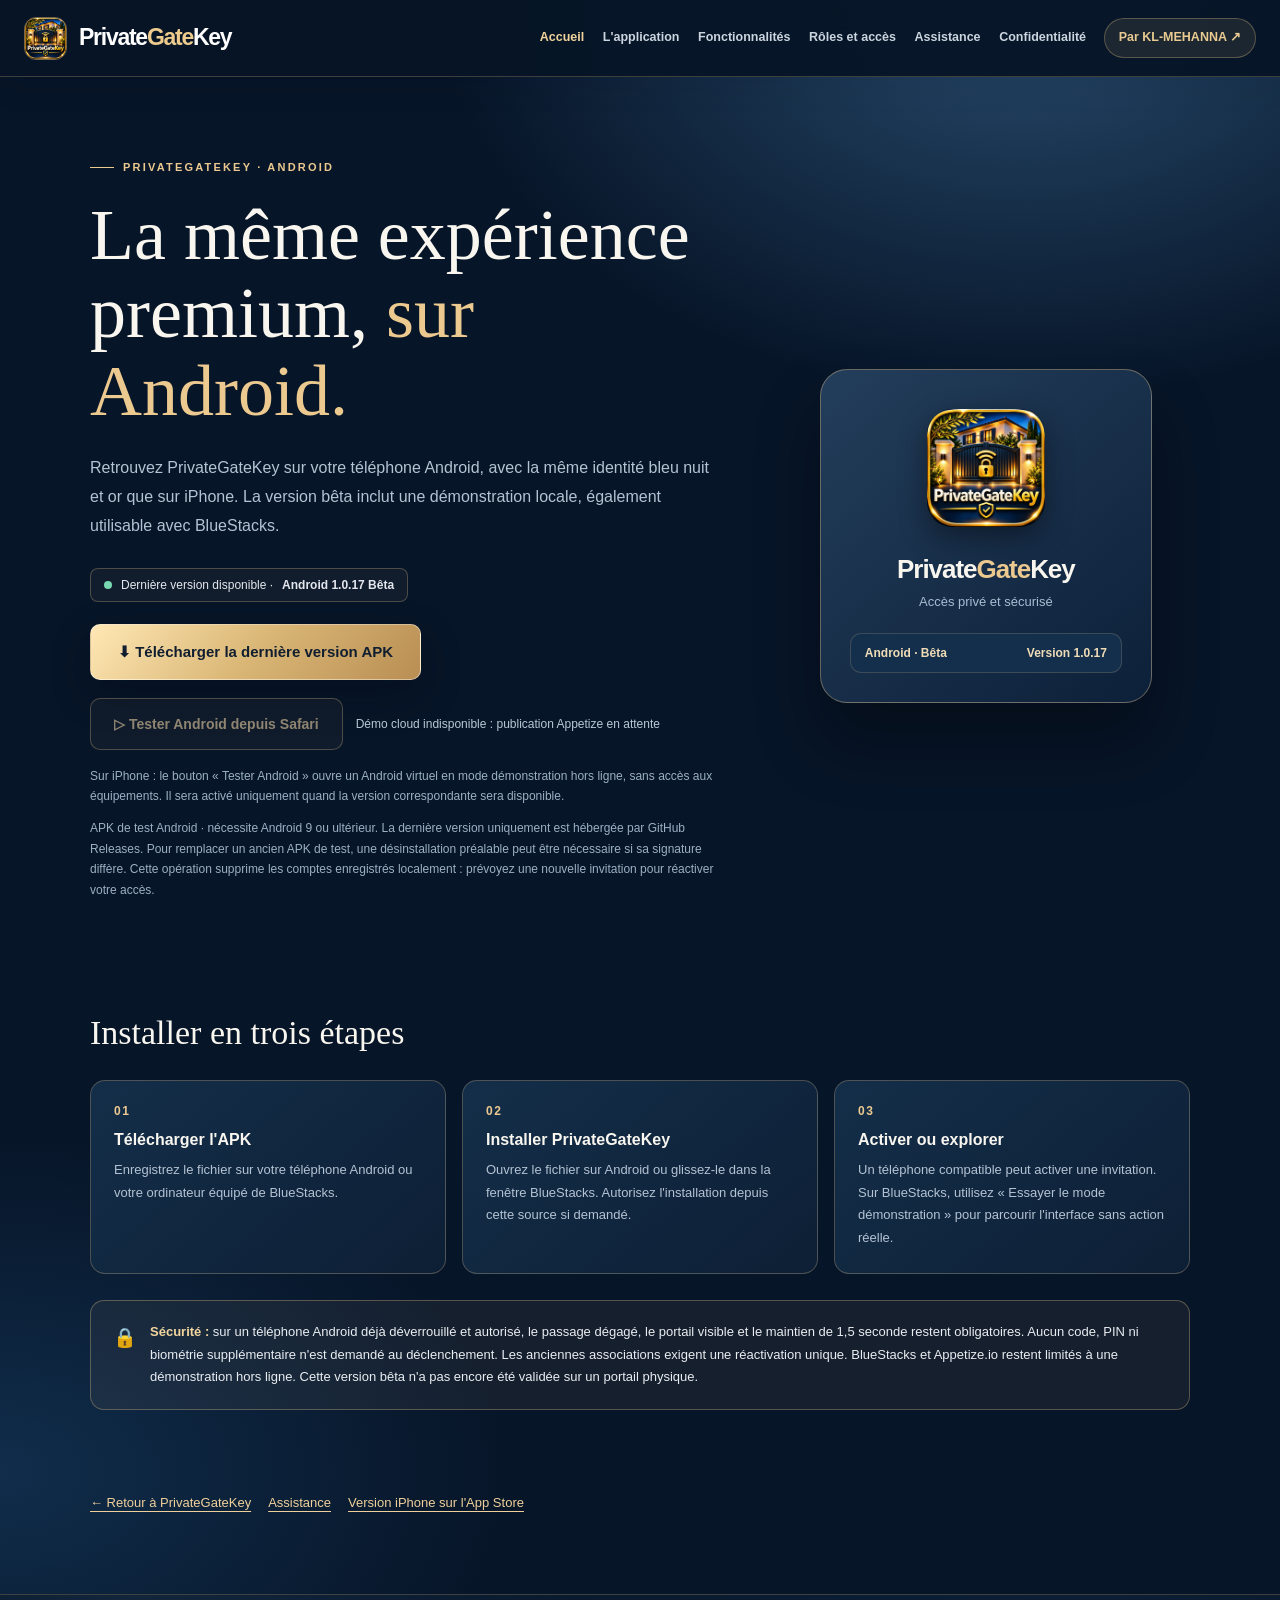
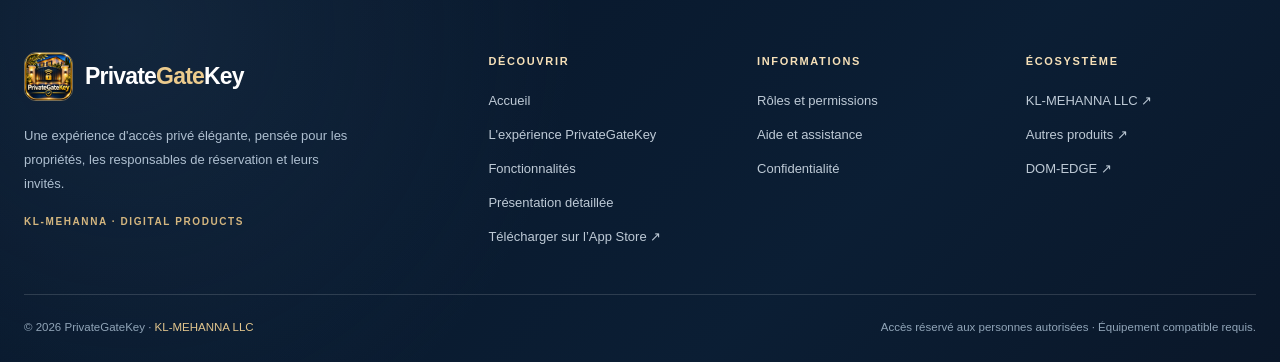
==== commit 896ff82c: "Android: publish 1.0.17 as latest APK" ====
--- a/android/index.html
+++ b/android/index.html
@@ -81,7 +81,7 @@
     <div class="eyebrow">PrivateGateKey · Android</div>
     <h1>La même expérience premium, <em>sur Android.</em></h1>
     <p class="lead">Retrouvez PrivateGateKey sur votre téléphone Android, avec la même identité bleu nuit et or que sur iPhone. La version bêta inclut une démonstration locale, également utilisable avec BlueStacks.</p>
-    <div class="version"><i aria-hidden="true"></i> Dernière version disponible · <strong>Android 1.0.16 bêta</strong></div>
+    <div class="version"><i aria-hidden="true"></i> Dernière version disponible · <strong>Android 1.0.17 bêta</strong></div>
     <div><a class="download" href="https://github.com/zmehanna/gatekey-info/releases/download/android-latest/PrivateGateKey-Android.apk" download="PrivateGateKey-Android.apk" type="application/vnd.android.package-archive">⬇ Télécharger la dernière version APK</a></div>
     <div class="demo-actions"><a id="try-android" class="demo-link" role="button" aria-disabled="true" tabindex="-1">▷ Tester Android depuis Safari</a><span id="emulator-status" class="demo-status" role="status" aria-live="polite">Prévisualisation Android en préparation</span></div>
     <p class="small">Sur iPhone : le bouton « Tester Android » ouvre un Android virtuel en mode démonstration hors ligne, sans accès aux équipements. Il sera activé uniquement quand la version correspondante sera disponible.</p>
@@ -91,7 +91,7 @@
     <img src="/privategatekey-icon.png" alt="Icône PrivateGateKey">
     <div class="appname">Private<span>Gate</span>Key</div>
     <div class="caption">Accès privé et sécurisé</div>
-    <div class="bar"><span>Android · Bêta</span><span>Version 1.0.16</span></div>
+    <div class="bar"><span>Android · Bêta</span><span>Version 1.0.17</span></div>
   </div>
 </section>
 <section class="section container">
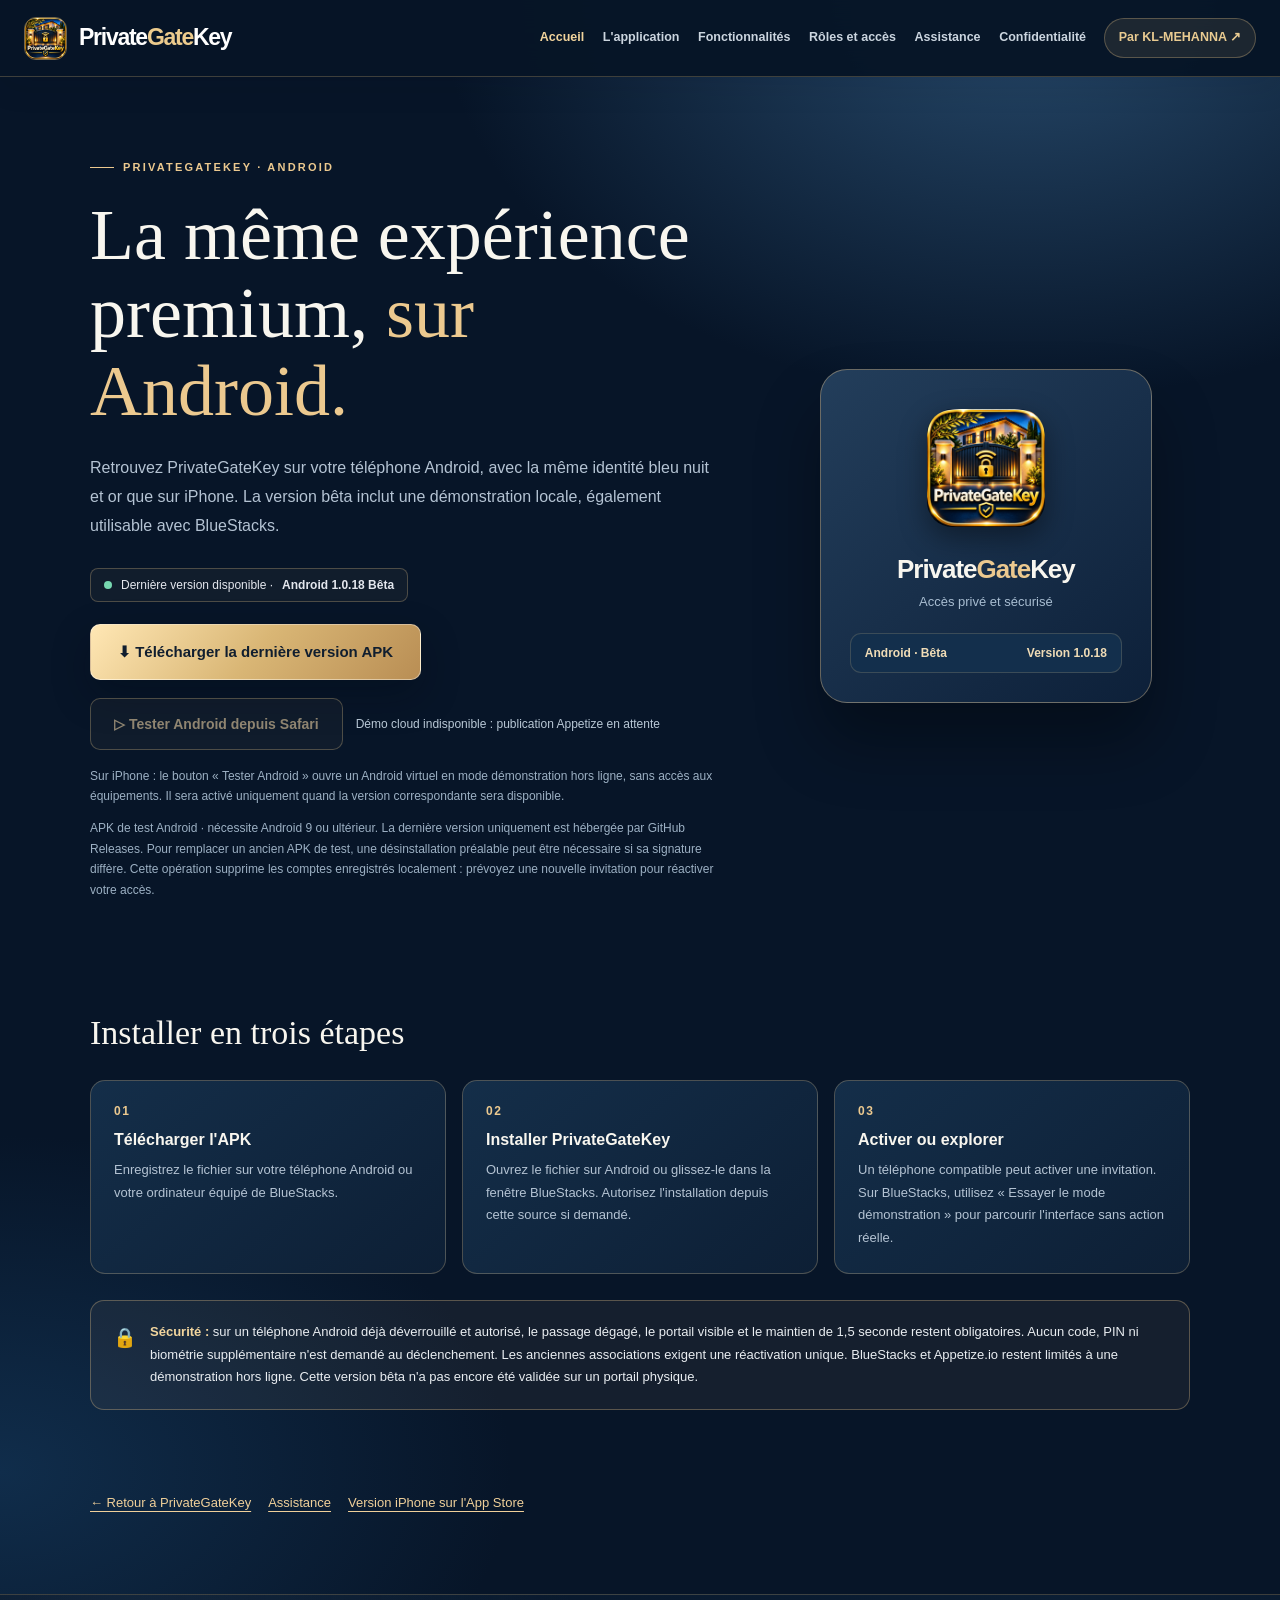
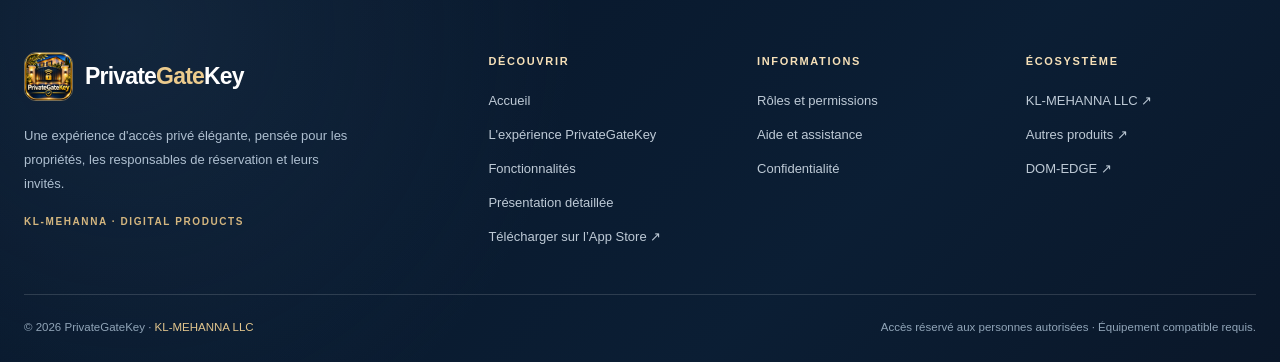
==== commit 4c64055a: "Android: publish 1.0.18 as latest APK" ====
--- a/android/index.html
+++ b/android/index.html
@@ -81,7 +81,7 @@
     <div class="eyebrow">PrivateGateKey · Android</div>
     <h1>La même expérience premium, <em>sur Android.</em></h1>
     <p class="lead">Retrouvez PrivateGateKey sur votre téléphone Android, avec la même identité bleu nuit et or que sur iPhone. La version bêta inclut une démonstration locale, également utilisable avec BlueStacks.</p>
-    <div class="version"><i aria-hidden="true"></i> Dernière version disponible · <strong>Android 1.0.17 bêta</strong></div>
+    <div class="version"><i aria-hidden="true"></i> Dernière version disponible · <strong>Android 1.0.18 bêta</strong></div>
     <div><a class="download" href="https://github.com/zmehanna/gatekey-info/releases/download/android-latest/PrivateGateKey-Android.apk" download="PrivateGateKey-Android.apk" type="application/vnd.android.package-archive">⬇ Télécharger la dernière version APK</a></div>
     <div class="demo-actions"><a id="try-android" class="demo-link" role="button" aria-disabled="true" tabindex="-1">▷ Tester Android depuis Safari</a><span id="emulator-status" class="demo-status" role="status" aria-live="polite">Prévisualisation Android en préparation</span></div>
     <p class="small">Sur iPhone : le bouton « Tester Android » ouvre un Android virtuel en mode démonstration hors ligne, sans accès aux équipements. Il sera activé uniquement quand la version correspondante sera disponible.</p>
@@ -91,7 +91,7 @@
     <img src="/privategatekey-icon.png" alt="Icône PrivateGateKey">
     <div class="appname">Private<span>Gate</span>Key</div>
     <div class="caption">Accès privé et sécurisé</div>
-    <div class="bar"><span>Android · Bêta</span><span>Version 1.0.17</span></div>
+    <div class="bar"><span>Android · Bêta</span><span>Version 1.0.18</span></div>
   </div>
 </section>
 <section class="section container">
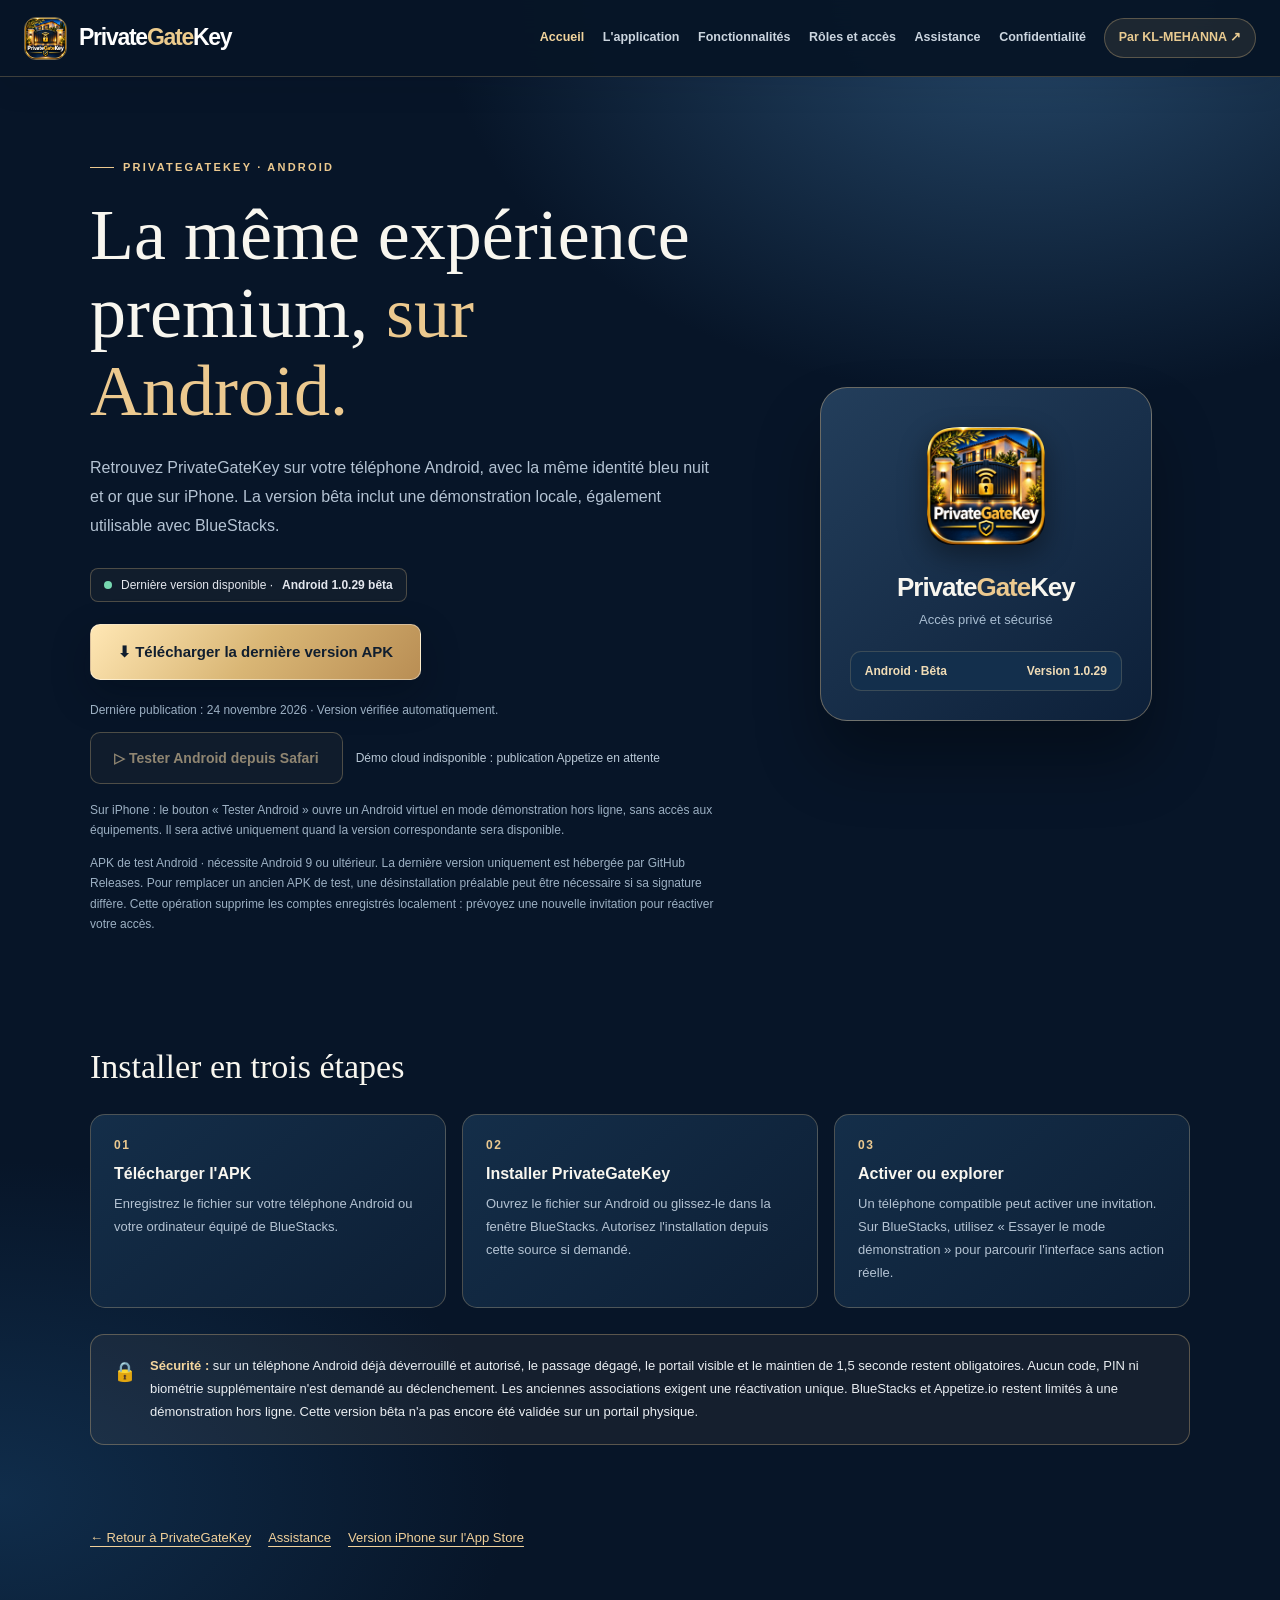
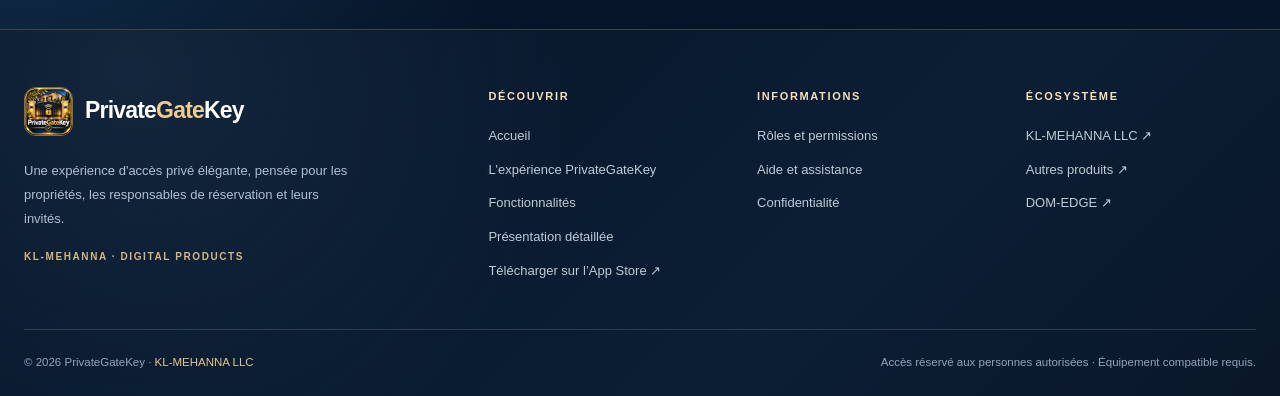
==== commit b1e60ab3: "Android public page: display current version from release manifest" ====
--- a/android/index.html
+++ b/android/index.html
@@ -81,8 +81,9 @@
     <div class="eyebrow">PrivateGateKey · Android</div>
     <h1>La même expérience premium, <em>sur Android.</em></h1>
     <p class="lead">Retrouvez PrivateGateKey sur votre téléphone Android, avec la même identité bleu nuit et or que sur iPhone. La version bêta inclut une démonstration locale, également utilisable avec BlueStacks.</p>
-    <div class="version"><i aria-hidden="true"></i> Dernière version disponible · <strong>Android 1.0.18 bêta</strong></div>
+    <div class="version" role="status" aria-live="polite" aria-atomic="true"><i aria-hidden="true"></i> Dernière version disponible · <strong id="android-latest-version">Android 1.0.29 bêta</strong></div>
     <div><a class="download" href="https://github.com/zmehanna/gatekey-info/releases/download/android-latest/PrivateGateKey-Android.apk" download="PrivateGateKey-Android.apk" type="application/vnd.android.package-archive">⬇ Télécharger la dernière version APK</a></div>
+    <p class="small" id="android-release-meta" aria-live="polite">Dernière publication : 24 novembre 2026 · Version vérifiée automatiquement.</p>
     <div class="demo-actions"><a id="try-android" class="demo-link" role="button" aria-disabled="true" tabindex="-1">▷ Tester Android depuis Safari</a><span id="emulator-status" class="demo-status" role="status" aria-live="polite">Prévisualisation Android en préparation</span></div>
     <p class="small">Sur iPhone : le bouton « Tester Android » ouvre un Android virtuel en mode démonstration hors ligne, sans accès aux équipements. Il sera activé uniquement quand la version correspondante sera disponible.</p>
     <p class="small">APK de test Android · nécessite Android 9 ou ultérieur. La dernière version uniquement est hébergée par GitHub Releases. Pour remplacer un ancien APK de test, une désinstallation préalable peut être nécessaire si sa signature diffère. Cette opération supprime les comptes enregistrés localement : prévoyez une nouvelle invitation pour réactiver votre accès.</p>
@@ -91,7 +92,7 @@
     <img src="/privategatekey-icon.png" alt="Icône PrivateGateKey">
     <div class="appname">Private<span>Gate</span>Key</div>
     <div class="caption">Accès privé et sécurisé</div>
-    <div class="bar"><span>Android · Bêta</span><span>Version 1.0.18</span></div>
+    <div class="bar"><span>Android · Bêta</span><span id="android-card-version">Version 1.0.29</span></div>
   </div>
 </section>
 <section class="section container">
@@ -143,6 +144,6 @@
 </footer>
 <!-- PGK-SHARED-FOOTER:END -->
 <script src="/assets/js/site-shell.js" defer></script>
-<script src="/android/latest.js" defer></script>
+<script src="/android/latest.js?v=20261124" defer></script>
 </body>
 </html>
